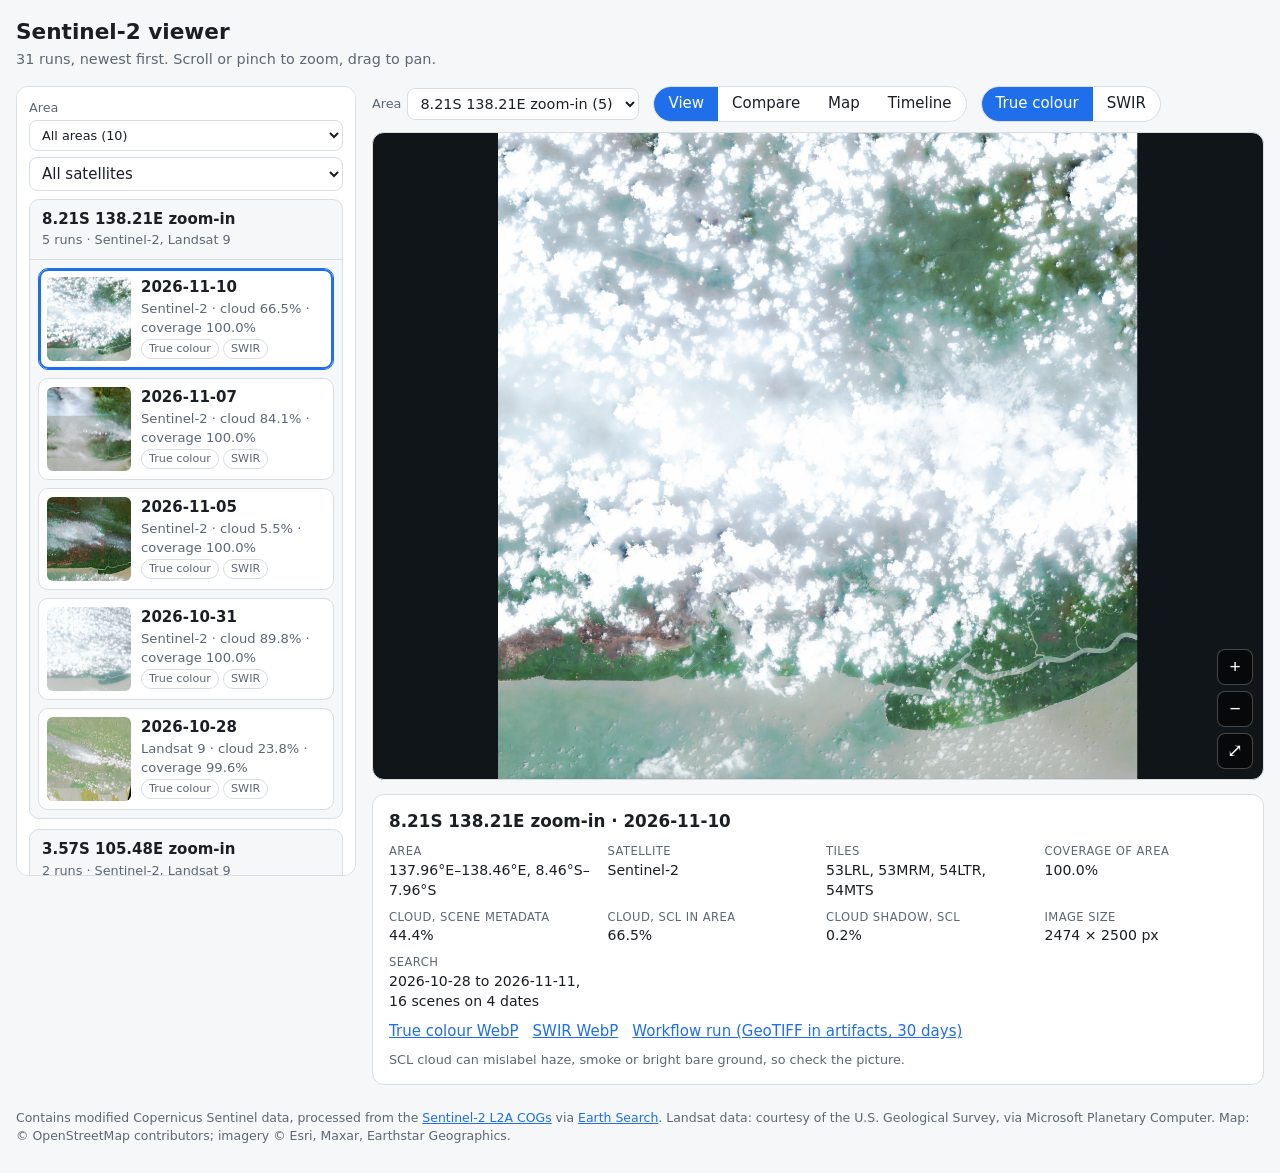
==== index.html @ c042e136 "Publish 4 series frames" ====
<!doctype html>
<html lang="en">
<head>
<meta charset="utf-8">
<meta name="viewport" content="width=device-width, initial-scale=1">
<title>Sentinel-2 Viewer</title>
<link rel="icon" href="data:,">
<link rel="stylesheet" href="assets/vendor/leaflet/leaflet.css">
<link rel="stylesheet" href="assets/style.css?v=0a6d3c74">
</head>
<body>
<header class="top">
  <h1>Sentinel-2 viewer</h1>
  <p id="subtitle">High-resolution true-colour and SWIR images from the workflow.</p>
</header>

<main class="layout">
  <aside class="runs" aria-label="Runs">
    <label class="filter">Area
      <select id="areaFilter"></select>
    </label>
    <select id="satFilter" class="satfilter" aria-label="Satellite" hidden></select>
    <div id="runList"></div>
  </aside>

  <section class="viewer" aria-label="Image viewer">
    <div class="toolbar">
      <label class="aoi">Area <select id="aoiSel" aria-label="Area of interest"></select></label>
      <div class="seg" id="modeTabs" role="tablist">
        <button type="button" role="tab" data-mode="view">View</button>
        <button type="button" role="tab" data-mode="compare">Compare</button>
        <button type="button" role="tab" data-mode="map">Map</button>
        <button type="button" role="tab" data-mode="timeline">Timeline</button>
      </div>
      <div class="seg" id="prodBar" aria-label="Image type"></div>
      <div class="cmp" id="cmpBar" hidden>
        <label>Left <select id="selL"></select></label>
        <label>Right <select id="selR"></select></label>
      </div>
      <label class="opacity" id="opBar" hidden>Opacity
        <input type="range" id="opacity" min="0" max="100" value="85">
      </label>
    </div>

    <div class="stagewrap">
      <div id="stage" class="stage" tabindex="0" aria-label="Image. Scroll or pinch to zoom, drag to pan.">
        <div class="layer" id="layerL"><div class="pz" id="pzL"><img id="imgL" alt="" draggable="false"></div></div>
        <div class="layer" id="layerR"><div class="pz" id="pzR"><img id="imgR" alt="" draggable="false"></div></div>
        <div class="divider" id="divider" role="slider" tabindex="0" aria-label="Comparison divider"
             aria-valuemin="0" aria-valuemax="100" aria-valuenow="50"><span class="knob"></span></div>
        <span class="tag tagL" id="tagL"></span>
        <span class="tag tagR" id="tagR"></span>
        <div class="zoom">
          <button type="button" id="zin" aria-label="Zoom in">+</button>
          <button type="button" id="zout" aria-label="Zoom out">&minus;</button>
          <button type="button" id="zreset" aria-label="Fit to window">&#x2922;</button>
        </div>
        <div class="readout" id="readout"></div>
        <div class="loading" id="loading">Loading&hellip;</div>
      </div>
      <div id="map" class="map" hidden></div>
    </div>

    <div id="timeline" class="timeline" hidden>
      <div class="tl-top">
        <button type="button" class="tl-btn primary" id="tlPlay" aria-label="Play">&#9654;</button>
        <button type="button" class="tl-btn" id="tlPrev" aria-label="Previous date">&#9664;</button>
        <button type="button" class="tl-btn" id="tlNext" aria-label="Next date">&#9654;&#65038;</button>
        <span class="tl-label" id="tlLabel"></span>
        <label>Speed
          <select id="tlSpeed">
            <option value="1400">Slow</option><option value="700" selected>Medium</option><option value="300">Fast</option>
          </select>
        </label>
        <label>Cloud
          <select id="tlCloud">
            <option value="100" selected>Any</option><option value="60">&le; 60%</option>
            <option value="40">&le; 40%</option><option value="20">&le; 20%</option>
          </select>
        </label>
      </div>
      <div class="tl-track" id="tlTrack" tabindex="0" role="slider" aria-label="Date"
           aria-valuemin="0" aria-valuemax="0" aria-valuenow="0">
        <div class="tl-line"></div>
        <div id="tlDots"></div>
        <div class="tl-handle" id="tlHandle"></div>
      </div>
      <div class="tl-ends"><span id="tlStart"></span><span id="tlEnd"></span></div>
      <div class="note" id="tlNote"></div>
    </div>

    <div id="info" class="info"></div>
  </section>
</main>

<footer class="foot">
  Contains modified Copernicus Sentinel data, processed from the
  <a href="https://registry.opendata.aws/sentinel-2-l2a-cogs/">Sentinel-2 L2A COGs</a> via
  <a href="https://element84.com/earth-search/">Earth Search</a>.
  Landsat data: courtesy of the U.S. Geological Survey, via Microsoft Planetary Computer.
  Map: &copy; OpenStreetMap contributors; imagery &copy; Esri, Maxar, Earthstar Geographics.
</footer>

<script src="data.js?v=d3f3d143"></script>
<script src="assets/vendor/leaflet/leaflet.js"></script>
<script src="assets/app.js?v=9c05db4b"></script>
</body>
</html>
---- assets/vendor/leaflet/leaflet.css ----
/* required styles */

.leaflet-pane,
.leaflet-tile,
.leaflet-marker-icon,
.leaflet-marker-shadow,
.leaflet-tile-container,
.leaflet-pane > svg,
.leaflet-pane > canvas,
.leaflet-zoom-box,
.leaflet-image-layer,
.leaflet-layer {
	position: absolute;
	left: 0;
	top: 0;
	}
.leaflet-container {
	overflow: hidden;
	}
.leaflet-tile,
.leaflet-marker-icon,
.leaflet-marker-shadow {
	-webkit-user-select: none;
	   -moz-user-select: none;
	        user-select: none;
	  -webkit-user-drag: none;
	}
/* Prevents IE11 from highlighting tiles in blue */
.leaflet-tile::selection {
	background: transparent;
}
/* Safari renders non-retina tile on retina better with this, but Chrome is worse */
.leaflet-safari .leaflet-tile {
	image-rendering: -webkit-optimize-contrast;
	}
/* hack that prevents hw layers "stretching" when loading new tiles */
.leaflet-safari .leaflet-tile-container {
	width: 1600px;
	height: 1600px;
	-webkit-transform-origin: 0 0;
	}
.leaflet-marker-icon,
.leaflet-marker-shadow {
	display: block;
	}
/* .leaflet-container svg: reset svg max-width decleration shipped in Joomla! (joomla.org) 3.x */
/* .leaflet-container img: map is broken in FF if you have max-width: 100% on tiles */
.leaflet-container .leaflet-overlay-pane svg {
	max-width: none !important;
	max-height: none !important;
	}
.leaflet-container .leaflet-marker-pane img,
.leaflet-container .leaflet-shadow-pane img,
.leaflet-container .leaflet-tile-pane img,
.leaflet-container img.leaflet-image-layer,
.leaflet-container .leaflet-tile {
	max-width: none !important;
	max-height: none !important;
	width: auto;
	padding: 0;
	}

.leaflet-container img.leaflet-tile {
	/* See: https://bugs.chromium.org/p/chromium/issues/detail?id=600120 */
	mix-blend-mode: plus-lighter;
}

.leaflet-container.leaflet-touch-zoom {
	-ms-touch-action: pan-x pan-y;
	touch-action: pan-x pan-y;
	}
.leaflet-container.leaflet-touch-drag {
	-ms-touch-action: pinch-zoom;
	/* Fallback for FF which doesn't support pinch-zoom */
	touch-action: none;
	touch-action: pinch-zoom;
}
.leaflet-container.leaflet-touch-drag.leaflet-touch-zoom {
	-ms-touch-action: none;
	touch-action: none;
}
.leaflet-container {
	-webkit-tap-highlight-color: transparent;
}
.leaflet-container a {
	-webkit-tap-highlight-color: rgba(51, 181, 229, 0.4);
}
.leaflet-tile {
	filter: inherit;
	visibility: hidden;
	}
.leaflet-tile-loaded {
	visibility: inherit;
	}
.leaflet-zoom-box {
	width: 0;
	height: 0;
	-moz-box-sizing: border-box;
	     box-sizing: border-box;
	z-index: 800;
	}
/* workaround for https://bugzilla.mozilla.org/show_bug.cgi?id=888319 */
.leaflet-overlay-pane svg {
	-moz-user-select: none;
	}

.leaflet-pane         { z-index: 400; }

.leaflet-tile-pane    { z-index: 200; }
.leaflet-overlay-pane { z-index: 400; }
.leaflet-shadow-pane  { z-index: 500; }
.leaflet-marker-pane  { z-index: 600; }
.leaflet-tooltip-pane   { z-index: 650; }
.leaflet-popup-pane   { z-index: 700; }

.leaflet-map-pane canvas { z-index: 100; }
.leaflet-map-pane svg    { z-index: 200; }

.leaflet-vml-shape {
	width: 1px;
	height: 1px;
	}
.lvml {
	behavior: url(#default#VML);
	display: inline-block;
	position: absolute;
	}


/* control positioning */

.leaflet-control {
	position: relative;
	z-index: 800;
	pointer-events: visiblePainted; /* IE 9-10 doesn't have auto */
	pointer-events: auto;
	}
.leaflet-top,
.leaflet-bottom {
	position: absolute;
	z-index: 1000;
	pointer-events: none;
	}
.leaflet-top {
	top: 0;
	}
.leaflet-right {
	right: 0;
	}
.leaflet-bottom {
	bottom: 0;
	}
.leaflet-left {
	left: 0;
	}
.leaflet-control {
	float: left;
	clear: both;
	}
.leaflet-right .leaflet-control {
	float: right;
	}
.leaflet-top .leaflet-control {
	margin-top: 10px;
	}
.leaflet-bottom .leaflet-control {
	margin-bottom: 10px;
	}
.leaflet-left .leaflet-control {
	margin-left: 10px;
	}
.leaflet-right .leaflet-control {
	margin-right: 10px;
	}


/* zoom and fade animations */

.leaflet-fade-anim .leaflet-popup {
	opacity: 0;
	-webkit-transition: opacity 0.2s linear;
	   -moz-transition: opacity 0.2s linear;
	        transition: opacity 0.2s linear;
	}
.leaflet-fade-anim .leaflet-map-pane .leaflet-popup {
	opacity: 1;
	}
.leaflet-zoom-animated {
	-webkit-transform-origin: 0 0;
	    -ms-transform-origin: 0 0;
	        transform-origin: 0 0;
	}
svg.leaflet-zoom-animated {
	will-change: transform;
}

.leaflet-zoom-anim .leaflet-zoom-animated {
	-webkit-transition: -webkit-transform 0.25s cubic-bezier(0,0,0.25,1);
	   -moz-transition:    -moz-transform 0.25s cubic-bezier(0,0,0.25,1);
	        transition:         transform 0.25s cubic-bezier(0,0,0.25,1);
	}
.leaflet-zoom-anim .leaflet-tile,
.leaflet-pan-anim .leaflet-tile {
	-webkit-transition: none;
	   -moz-transition: none;
	        transition: none;
	}

.leaflet-zoom-anim .leaflet-zoom-hide {
	visibility: hidden;
	}


/* cursors */

.leaflet-interactive {
	cursor: pointer;
	}
.leaflet-grab {
	cursor: -webkit-grab;
	cursor:    -moz-grab;
	cursor:         grab;
	}
.leaflet-crosshair,
.leaflet-crosshair .leaflet-interactive {
	cursor: crosshair;
	}
.leaflet-popup-pane,
.leaflet-control {
	cursor: auto;
	}
.leaflet-dragging .leaflet-grab,
.leaflet-dragging .leaflet-grab .leaflet-interactive,
.leaflet-dragging .leaflet-marker-draggable {
	cursor: move;
	cursor: -webkit-grabbing;
	cursor:    -moz-grabbing;
	cursor:         grabbing;
	}

/* marker & overlays interactivity */
.leaflet-marker-icon,
.leaflet-marker-shadow,
.leaflet-image-layer,
.leaflet-pane > svg path,
.leaflet-tile-container {
	pointer-events: none;
	}

.leaflet-marker-icon.leaflet-interactive,
.leaflet-image-layer.leaflet-interactive,
.leaflet-pane > svg path.leaflet-interactive,
svg.leaflet-image-layer.leaflet-interactive path {
	pointer-events: visiblePainted; /* IE 9-10 doesn't have auto */
	pointer-events: auto;
	}

/* visual tweaks */

.leaflet-container {
	background: #ddd;
	outline-offset: 1px;
	}
.leaflet-container a {
	color: #0078A8;
	}
.leaflet-zoom-box {
	border: 2px dotted #38f;
	background: rgba(255,255,255,0.5);
	}


/* general typography */
.leaflet-container {
	font-family: "Helvetica Neue", Arial, Helvetica, sans-serif;
	font-size: 12px;
	font-size: 0.75rem;
	line-height: 1.5;
	}


/* general toolbar styles */

.leaflet-bar {
	box-shadow: 0 1px 5px rgba(0,0,0,0.65);
	border-radius: 4px;
	}
.leaflet-bar a {
	background-color: #fff;
	border-bottom: 1px solid #ccc;
	width: 26px;
	height: 26px;
	line-height: 26px;
	display: block;
	text-align: center;
	text-decoration: none;
	color: black;
	}
.leaflet-bar a,
.leaflet-control-layers-toggle {
	background-position: 50% 50%;
	background-repeat: no-repeat;
	display: block;
	}
.leaflet-bar a:hover,
.leaflet-bar a:focus {
	background-color: #f4f4f4;
	}
.leaflet-bar a:first-child {
	border-top-left-radius: 4px;
	border-top-right-radius: 4px;
	}
.leaflet-bar a:last-child {
	border-bottom-left-radius: 4px;
	border-bottom-right-radius: 4px;
	border-bottom: none;
	}
.leaflet-bar a.leaflet-disabled {
	cursor: default;
	background-color: #f4f4f4;
	color: #bbb;
	}

.leaflet-touch .leaflet-bar a {
	width: 30px;
	height: 30px;
	line-height: 30px;
	}
.leaflet-touch .leaflet-bar a:first-child {
	border-top-left-radius: 2px;
	border-top-right-radius: 2px;
	}
.leaflet-touch .leaflet-bar a:last-child {
	border-bottom-left-radius: 2px;
	border-bottom-right-radius: 2px;
	}

/* zoom control */

.leaflet-control-zoom-in,
.leaflet-control-zoom-out {
	font: bold 18px 'Lucida Console', Monaco, monospace;
	text-indent: 1px;
	}

.leaflet-touch .leaflet-control-zoom-in, .leaflet-touch .leaflet-control-zoom-out  {
	font-size: 22px;
	}


/* layers control */

.leaflet-control-layers {
	box-shadow: 0 1px 5px rgba(0,0,0,0.4);
	background: #fff;
	border-radius: 5px;
	}
.leaflet-control-layers-toggle {
	background-image: url(images/layers.png);
	width: 36px;
	height: 36px;
	}
.leaflet-retina .leaflet-control-layers-toggle {
	background-image: url(images/layers-2x.png);
	background-size: 26px 26px;
	}
.leaflet-touch .leaflet-control-layers-toggle {
	width: 44px;
	height: 44px;
	}
.leaflet-control-layers .leaflet-control-layers-list,
.leaflet-control-layers-expanded .leaflet-control-layers-toggle {
	display: none;
	}
.leaflet-control-layers-expanded .leaflet-control-layers-list {
	display: block;
	position: relative;
	}
.leaflet-control-layers-expanded {
	padding: 6px 10px 6px 6px;
	color: #333;
	background: #fff;
	}
.leaflet-control-layers-scrollbar {
	overflow-y: scroll;
	overflow-x: hidden;
	padding-right: 5px;
	}
.leaflet-control-layers-selector {
	margin-top: 2px;
	position: relative;
	top: 1px;
	}
.leaflet-control-layers label {
	display: block;
	font-size: 13px;
	font-size: 1.08333em;
	}
.leaflet-control-layers-separator {
	height: 0;
	border-top: 1px solid #ddd;
	margin: 5px -10px 5px -6px;
	}

/* Default icon URLs */
.leaflet-default-icon-path { /* used only in path-guessing heuristic, see L.Icon.Default */
	background-image: url(images/marker-icon.png);
	}


/* attribution and scale controls */

.leaflet-container .leaflet-control-attribution {
	background: #fff;
	background: rgba(255, 255, 255, 0.8);
	margin: 0;
	}
.leaflet-control-attribution,
.leaflet-control-scale-line {
	padding: 0 5px;
	color: #333;
	line-height: 1.4;
	}
.leaflet-control-attribution a {
	text-decoration: none;
	}
.leaflet-control-attribution a:hover,
.leaflet-control-attribution a:focus {
	text-decoration: underline;
	}
.leaflet-attribution-flag {
	display: inline !important;
	vertical-align: baseline !important;
	width: 1em;
	height: 0.6669em;
	}
.leaflet-left .leaflet-control-scale {
	margin-left: 5px;
	}
.leaflet-bottom .leaflet-control-scale {
	margin-bottom: 5px;
	}
.leaflet-control-scale-line {
	border: 2px solid #777;
	border-top: none;
	line-height: 1.1;
	padding: 2px 5px 1px;
	white-space: nowrap;
	-moz-box-sizing: border-box;
	     box-sizing: border-box;
	background: rgba(255, 255, 255, 0.8);
	text-shadow: 1px 1px #fff;
	}
.leaflet-control-scale-line:not(:first-child) {
	border-top: 2px solid #777;
	border-bottom: none;
	margin-top: -2px;
	}
.leaflet-control-scale-line:not(:first-child):not(:last-child) {
	border-bottom: 2px solid #777;
	}

.leaflet-touch .leaflet-control-attribution,
.leaflet-touch .leaflet-control-layers,
.leaflet-touch .leaflet-bar {
	box-shadow: none;
	}
.leaflet-touch .leaflet-control-layers,
.leaflet-touch .leaflet-bar {
	border: 2px solid rgba(0,0,0,0.2);
	background-clip: padding-box;
	}


/* popup */

.leaflet-popup {
	position: absolute;
	text-align: center;
	margin-bottom: 20px;
	}
.leaflet-popup-content-wrapper {
	padding: 1px;
	text-align: left;
	border-radius: 12px;
	}
.leaflet-popup-content {
	margin: 13px 24px 13px 20px;
	line-height: 1.3;
	font-size: 13px;
	font-size: 1.08333em;
	min-height: 1px;
	}
.leaflet-popup-content p {
	margin: 17px 0;
	margin: 1.3em 0;
	}
.leaflet-popup-tip-container {
	width: 40px;
	height: 20px;
	position: absolute;
	left: 50%;
	margin-top: -1px;
	margin-left: -20px;
	overflow: hidden;
	pointer-events: none;
	}
.leaflet-popup-tip {
	width: 17px;
	height: 17px;
	padding: 1px;

	margin: -10px auto 0;
	pointer-events: auto;

	-webkit-transform: rotate(45deg);
	   -moz-transform: rotate(45deg);
	    -ms-transform: rotate(45deg);
	        transform: rotate(45deg);
	}
.leaflet-popup-content-wrapper,
.leaflet-popup-tip {
	background: white;
	color: #333;
	box-shadow: 0 3px 14px rgba(0,0,0,0.4);
	}
.leaflet-container a.leaflet-popup-close-button {
	position: absolute;
	top: 0;
	right: 0;
	border: none;
	text-align: center;
	width: 24px;
	height: 24px;
	font: 16px/24px Tahoma, Verdana, sans-serif;
	color: #757575;
	text-decoration: none;
	background: transparent;
	}
.leaflet-container a.leaflet-popup-close-button:hover,
.leaflet-container a.leaflet-popup-close-button:focus {
	color: #585858;
	}
.leaflet-popup-scrolled {
	overflow: auto;
	}

.leaflet-oldie .leaflet-popup-content-wrapper {
	-ms-zoom: 1;
	}
.leaflet-oldie .leaflet-popup-tip {
	width: 24px;
	margin: 0 auto;

	-ms-filter: "progid:DXImageTransform.Microsoft.Matrix(M11=0.70710678, M12=0.70710678, M21=-0.70710678, M22=0.70710678)";
	filter: progid:DXImageTransform.Microsoft.Matrix(M11=0.70710678, M12=0.70710678, M21=-0.70710678, M22=0.70710678);
	}

.leaflet-oldie .leaflet-control-zoom,
.leaflet-oldie .leaflet-control-layers,
.leaflet-oldie .leaflet-popup-content-wrapper,
.leaflet-oldie .leaflet-popup-tip {
	border: 1px solid #999;
	}


/* div icon */

.leaflet-div-icon {
	background: #fff;
	border: 1px solid #666;
	}


/* Tooltip */
/* Base styles for the element that has a tooltip */
.leaflet-tooltip {
	position: absolute;
	padding: 6px;
	background-color: #fff;
	border: 1px solid #fff;
	border-radius: 3px;
	color: #222;
	white-space: nowrap;
	-webkit-user-select: none;
	-moz-user-select: none;
	-ms-user-select: none;
	user-select: none;
	pointer-events: none;
	box-shadow: 0 1px 3px rgba(0,0,0,0.4);
	}
.leaflet-tooltip.leaflet-interactive {
	cursor: pointer;
	pointer-events: auto;
	}
.leaflet-tooltip-top:before,
.leaflet-tooltip-bottom:before,
.leaflet-tooltip-left:before,
.leaflet-tooltip-right:before {
	position: absolute;
	pointer-events: none;
	border: 6px solid transparent;
	background: transparent;
	content: "";
	}

/* Directions */

.leaflet-tooltip-bottom {
	margin-top: 6px;
}
.leaflet-tooltip-top {
	margin-top: -6px;
}
.leaflet-tooltip-bottom:before,
.leaflet-tooltip-top:before {
	left: 50%;
	margin-left: -6px;
	}
.leaflet-tooltip-top:before {
	bottom: 0;
	margin-bottom: -12px;
	border-top-color: #fff;
	}
.leaflet-tooltip-bottom:before {
	top: 0;
	margin-top: -12px;
	margin-left: -6px;
	border-bottom-color: #fff;
	}
.leaflet-tooltip-left {
	margin-left: -6px;
}
.leaflet-tooltip-right {
	margin-left: 6px;
}
.leaflet-tooltip-left:before,
.leaflet-tooltip-right:before {
	top: 50%;
	margin-top: -6px;
	}
.leaflet-tooltip-left:before {
	right: 0;
	margin-right: -12px;
	border-left-color: #fff;
	}
.leaflet-tooltip-right:before {
	left: 0;
	margin-left: -12px;
	border-right-color: #fff;
	}

/* Printing */

@media print {
	/* Prevent printers from removing background-images of controls. */
	.leaflet-control {
		-webkit-print-color-adjust: exact;
		print-color-adjust: exact;
		}
	}
---- assets/style.css ----
:root {
  --bg: #f6f7f9; --card: #ffffff; --fg: #1b1f24; --muted: #5d6773; --line: #d9dee4;
  --accent: #1f6feb; --accent-fg: #ffffff; --warn-bg: #fff4d6; --warn-fg: #7a4b00;
  --stage: #10151a;
}
@media (prefers-color-scheme: dark) {
  :root {
    --bg: #12161b; --card: #1a2027; --fg: #e6eaef; --muted: #9aa5b1; --line: #2c343d;
    --accent: #4c8dff; --accent-fg: #0b1220; --warn-bg: #3a2c0b; --warn-fg: #ffd98a;
    --stage: #0a0d10;
  }
}
* { box-sizing: border-box; }
html, body { margin: 0; }
body { background: var(--bg); color: var(--fg);
  font: 15px/1.45 system-ui, -apple-system, "Segoe UI", Roboto, sans-serif; }
a { color: var(--accent); }
.top { padding: 16px 16px 4px; max-width: 1400px; margin: 0 auto; }
.top h1 { margin: 0; font-size: 1.35rem; }
.top p { margin: 2px 0 0; color: var(--muted); font-size: .9rem; }

.layout { display: grid; grid-template-columns: 340px minmax(0, 1fr); gap: 16px;
  padding: 12px 16px 24px; max-width: 1400px; margin: 0 auto; align-items: start; }
@media (max-width: 860px) {
  .layout { grid-template-columns: minmax(0, 1fr); }
  .viewer { order: -1; }
}

/* run list */
.runs { background: var(--card); border: 1px solid var(--line); border-radius: 12px; padding: 12px;
  max-height: calc(100vh - 110px); overflow: auto; position: sticky; top: 8px; }
@media (max-width: 860px) { .runs { position: static; max-height: none; } }
.filter { display: block; font-size: .8rem; color: var(--muted); margin-bottom: 8px; }
.filter select { width: 100%; margin-top: 2px; }
select { font: inherit; padding: 6px 8px; border: 1px solid var(--line); border-radius: 8px;
  background: var(--card); color: var(--fg); max-width: 100%; }
.satfilter { width: 100%; margin: -2px 0 8px; }
.area { margin: 14px 0 6px; font-size: .78rem; text-transform: uppercase; letter-spacing: .04em; color: var(--muted); }
.area:first-child { margin-top: 2px; }
.card { display: grid; grid-template-columns: 84px 1fr; gap: 10px; width: 100%; text-align: left;
  padding: 8px; margin: 0 0 8px; border: 1px solid var(--line); border-radius: 10px; background: var(--bg);
  color: inherit; font: inherit; cursor: pointer; }
.card:hover { border-color: var(--accent); }
.card[aria-current="true"] { border-color: var(--accent); box-shadow: 0 0 0 2px var(--accent) inset; }
.card img { width: 84px; height: 84px; object-fit: cover; border-radius: 6px; background: var(--stage); }
.card .d { font-weight: 600; }
.card .m { color: var(--muted); font-size: .82rem; }
.chip { display: inline-block; font-size: .7rem; padding: 1px 7px; border-radius: 999px;
  border: 1px solid var(--line); margin-right: 4px; color: var(--muted); }
.chip.warn { background: var(--warn-bg); color: var(--warn-fg); border-color: transparent; }
.empty { color: var(--muted); padding: 12px 4px; }

/* viewer */
.viewer { min-width: 0; }
.toolbar { display: flex; flex-wrap: wrap; gap: 8px 14px; align-items: center; margin-bottom: 10px; }
.seg { display: inline-flex; border: 1px solid var(--line); border-radius: 999px; overflow: hidden; background: var(--card); }
.seg button { font: inherit; padding: 6px 14px; border: 0; background: transparent; color: var(--fg); cursor: pointer; }
.seg button[aria-selected="true"], .seg button[aria-pressed="true"] { background: var(--accent); color: var(--accent-fg); }
.cmp { display: flex; flex-wrap: wrap; gap: 8px; }
.cmp label, .opacity { font-size: .8rem; color: var(--muted); display: inline-flex; gap: 6px; align-items: center; }
[hidden] { display: none !important; }

.stagewrap { position: relative; }
.stage, .map { height: min(72vh, 900px); min-height: 320px; border-radius: 12px; overflow: hidden;
  background: var(--stage); border: 1px solid var(--line); position: relative; }
.stage { touch-action: none; user-select: none; cursor: grab; outline: none; }
.stage:active { cursor: grabbing; }
.layer { position: absolute; inset: 0; overflow: hidden; }
.pz { position: absolute; left: 0; top: 0; transform-origin: 0 0; will-change: transform; }
.pz img { display: block; width: 100%; height: 100%; pointer-events: none; }
.stage.pix .pz img { image-rendering: pixelated; }
.divider { position: absolute; top: 0; bottom: 0; width: 0; z-index: 3; cursor: ew-resize; }
.divider::before { content: ""; position: absolute; top: 0; bottom: 0; left: -1px; width: 2px; background: #fff;
  box-shadow: 0 0 0 1px rgba(0, 0, 0, .35); }
.divider .knob { position: absolute; top: 50%; left: -18px; width: 36px; height: 36px; margin-top: -18px;
  border-radius: 50%; background: #fff; box-shadow: 0 1px 6px rgba(0, 0, 0, .5); }
.divider .knob::before, .divider .knob::after { content: ""; position: absolute; top: 12px; border: 6px solid transparent; }
.divider .knob::before { left: 2px; border-right-color: #333; }
.divider .knob::after { right: 2px; border-left-color: #333; }
.divider:focus-visible .knob { outline: 3px solid var(--accent); }
.tag { position: absolute; top: 10px; z-index: 4; background: rgba(0, 0, 0, .6); color: #fff; font-size: .75rem;
  padding: 2px 8px; border-radius: 6px; pointer-events: none; }
.tagL { left: 10px; } .tagR { right: 10px; }
.zoom { position: absolute; right: 10px; bottom: 10px; z-index: 5; display: flex; flex-direction: column; gap: 6px; }
.zoom button { width: 36px; height: 36px; border-radius: 8px; border: 1px solid rgba(255, 255, 255, .25);
  background: rgba(0, 0, 0, .6); color: #fff; font-size: 1.2rem; line-height: 1; cursor: pointer; }
.readout { position: absolute; left: 10px; bottom: 10px; z-index: 5; background: rgba(0, 0, 0, .6); color: #fff;
  font: .75rem/1.4 ui-monospace, Menlo, Consolas, monospace; padding: 2px 8px; border-radius: 6px; pointer-events: none; }
.readout:empty { display: none; }
.loading { position: absolute; inset: 0; display: grid; place-items: center; color: #cfd6de; z-index: 6;
  background: rgba(10, 13, 16, .55); pointer-events: none; transition: opacity .2s; }
.loading.done { opacity: 0; }
.map { z-index: 0; }

/* info */
.info { margin-top: 14px; background: var(--card); border: 1px solid var(--line); border-radius: 12px; padding: 14px 16px; }
.info h2 { margin: 0 0 6px; font-size: 1.05rem; }
.info .warnbox { background: var(--warn-bg); color: var(--warn-fg); padding: 8px 10px; border-radius: 8px; margin: 8px 0; font-size: .88rem; }
.facts { display: grid; grid-template-columns: repeat(auto-fill, minmax(190px, 1fr)); gap: 8px 16px; margin: 10px 0; }
.facts div { font-size: .88rem; }
.facts b { display: block; font-size: .72rem; font-weight: 500; text-transform: uppercase; letter-spacing: .04em; color: var(--muted); }
.links a { margin-right: 14px; }
.key { font-size: .82rem; color: var(--muted); margin-top: 8px; }
.note { font-size: .8rem; color: var(--muted); margin-top: 8px; }
.foot { max-width: 1400px; margin: 0 auto; padding: 0 16px 28px; color: var(--muted); font-size: .78rem; }

/* area groups */
.group { margin: 0 0 10px; border: 1px solid var(--line); border-radius: 10px; background: var(--bg); }
.group > summary { cursor: pointer; padding: 9px 12px; list-style: none; display: flex; flex-direction: column; gap: 1px; }
.group > summary::-webkit-details-marker { display: none; }
.group[open] > summary { border-bottom: 1px solid var(--line); }
.gname { font-weight: 600; }
.gmeta { color: var(--muted); font-size: .8rem; }
.group > .card { margin: 8px; width: calc(100% - 16px); background: var(--card); }

/* timeline */
.timeline { margin-top: 12px; background: var(--card); border: 1px solid var(--line); border-radius: 12px; padding: 12px 14px; }
.tl-top { display: flex; flex-wrap: wrap; gap: 8px 12px; align-items: center; }
.tl-btn { width: 38px; height: 38px; border-radius: 50%; border: 1px solid var(--line); background: var(--bg);
  color: var(--fg); cursor: pointer; font-size: .95rem; line-height: 1; }
.tl-btn.primary { background: var(--accent); color: var(--accent-fg); border-color: var(--accent); }
.tl-label { font-weight: 600; flex: 1 1 220px; min-width: 0; }
.tl-top label { font-size: .8rem; color: var(--muted); display: inline-flex; gap: 6px; align-items: center; }
.tl-track { position: relative; height: 72px; margin: 10px 8px 0; touch-action: none; cursor: pointer; outline-offset: 4px; user-select: none; }
.tl-line { position: absolute; left: 0; right: 0; top: 34px; height: 4px; border-radius: 2px; background: var(--line); }
.tl-dot { position: absolute; width: 14px; height: 14px; margin: -7px 0 0 -7px; border-radius: 50%; background: #888;
  border: 2px solid var(--card); pointer-events: none; transition: transform .1s; }
.tl-dot.good { background: #2e9e5b; } .tl-dot.ok { background: #e0a21b; } .tl-dot.bad { background: #d4493e; } .tl-dot.na { background: #888; }
.tl-dot.fb { box-shadow: 0 0 0 2px var(--warn-fg); }
.tl-dot.on { transform: scale(1.4); }
.tl-handle { position: absolute; top: 4px; width: 0; height: 60px; pointer-events: none; }
.tl-handle::before { content: ""; position: absolute; left: -1px; top: 0; bottom: 0; width: 2px; background: var(--accent); }
.tl-handle::after { content: ""; position: absolute; left: -6px; top: -6px; border: 6px solid transparent; border-top-color: var(--accent); }
.tl-ends { display: flex; justify-content: space-between; font-size: .75rem; color: var(--muted); margin: 0 8px; }

/* phones: keep the image roughly square so the timeline controls stay on screen */
@media (max-width: 860px) {
  .stage, .map { height: min(100vw, 62vh); min-height: 260px; }
}

/* area picker in the viewer toolbar */
.aoi { font-size: .8rem; color: var(--muted); display: inline-flex; gap: 6px; align-items: center; }
.aoi select { max-width: 280px; font-size: .9rem; color: var(--fg); }
@media (max-width: 860px) {
  .aoi { display: flex; flex: 1 1 100%; min-width: 0; max-width: 100%; }
  .aoi select { flex: 1 1 0; min-width: 0; width: 0; max-width: none; }
}

/* map: area-of-interest label */
.leaflet-tooltip.aoi-tip { background: rgba(0, 0, 0, .72); color: #fff; border: 0; box-shadow: none; font-size: .75rem; padding: 2px 8px; }
.leaflet-tooltip.aoi-tip::before { display: none; }
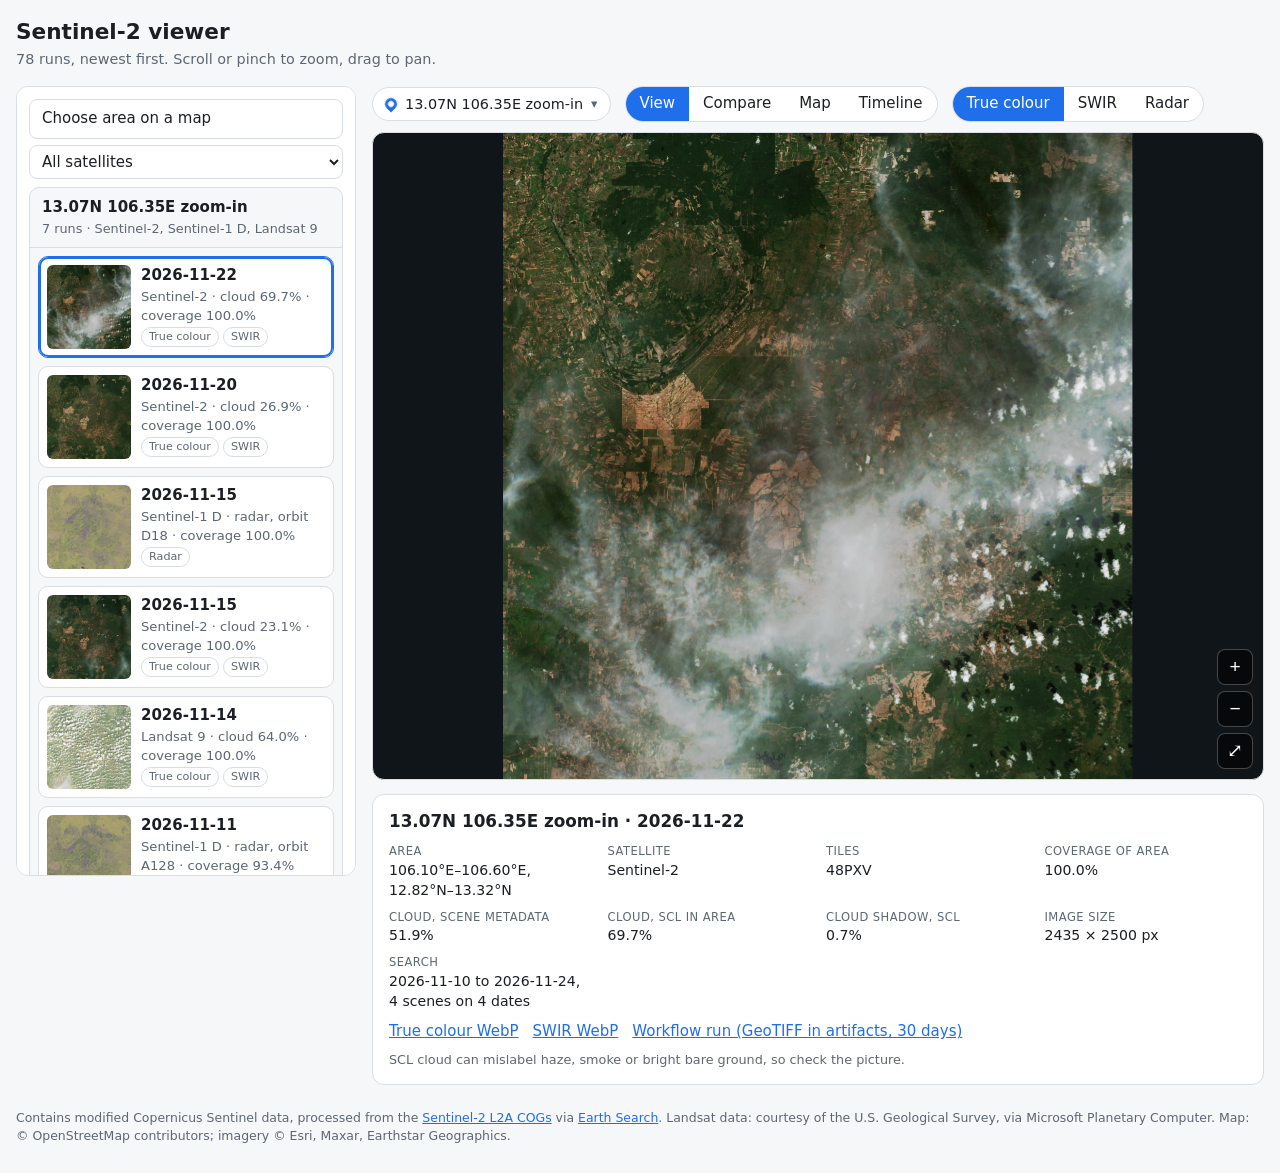
==== commit 7cc48450: "Publish 7 run(s)" ====
--- a/index.html
+++ b/index.html
@@ -6,7 +6,7 @@
 <title>Sentinel-2 Viewer</title>
 <link rel="icon" href="data:,">
 <link rel="stylesheet" href="assets/vendor/leaflet/leaflet.css">
-<link rel="stylesheet" href="assets/style.css?v=0a6d3c74">
+<link rel="stylesheet" href="assets/style.css?v=a2f0086a">
 </head>
 <body>
 <header class="top">
@@ -16,16 +16,16 @@
 
 <main class="layout">
   <aside class="runs" aria-label="Runs">
-    <label class="filter">Area
-      <select id="areaFilter"></select>
-    </label>
+    <button type="button" class="areabtn" id="areaOpen" aria-haspopup="dialog">Choose area on a map</button>
     <select id="satFilter" class="satfilter" aria-label="Satellite" hidden></select>
     <div id="runList"></div>
   </aside>
 
   <section class="viewer" aria-label="Image viewer">
     <div class="toolbar">
-      <label class="aoi">Area <select id="aoiSel" aria-label="Area of interest"></select></label>
+      <button type="button" class="aoi-btn" id="aoiBtn" aria-haspopup="dialog" title="Choose area on a map">
+        <span class="pin" aria-hidden="true"></span><span id="aoiName"></span><span class="caret" aria-hidden="true">&#9662;</span>
+      </button>
       <div class="seg" id="modeTabs" role="tablist">
         <button type="button" role="tab" data-mode="view">View</button>
         <button type="button" role="tab" data-mode="compare">Compare</button>
@@ -72,7 +72,10 @@
             <option value="1400">Slow</option><option value="700" selected>Medium</option><option value="300">Fast</option>
           </select>
         </label>
-        <label>Cloud
+        <label id="tlOrbitWrap" hidden>Orbit
+          <select id="tlOrbit"></select>
+        </label>
+        <label id="tlCloudWrap">Cloud
           <select id="tlCloud">
             <option value="100" selected>Any</option><option value="60">&le; 60%</option>
             <option value="40">&le; 40%</option><option value="20">&le; 20%</option>
@@ -93,6 +96,17 @@
   </section>
 </main>
 
+<div id="areaPanel" class="areapanel" role="dialog" aria-modal="true" aria-labelledby="apTitle" hidden>
+  <div class="ap-card">
+    <div class="ap-head">
+      <h2 id="apTitle">Choose an area</h2>
+      <button type="button" class="ap-x" id="apClose" aria-label="Close">&times;</button>
+    </div>
+    <div id="areaMap" class="ap-map"></div>
+    <div class="ap-legend" id="apLegend"></div>
+  </div>
+</div>
+
 <footer class="foot">
   Contains modified Copernicus Sentinel data, processed from the
   <a href="https://registry.opendata.aws/sentinel-2-l2a-cogs/">Sentinel-2 L2A COGs</a> via
@@ -101,8 +115,8 @@
   Map: &copy; OpenStreetMap contributors; imagery &copy; Esri, Maxar, Earthstar Geographics.
 </footer>
 
-<script src="data.js?v=d3f3d143"></script>
+<script src="data.js?v=c5cab9ec"></script>
 <script src="assets/vendor/leaflet/leaflet.js"></script>
-<script src="assets/app.js?v=9c05db4b"></script>
+<script src="assets/app.js?v=d154dd33"></script>
 </body>
 </html>
--- a/assets/style.css
+++ b/assets/style.css
@@ -30,8 +30,6 @@
 .runs { background: var(--card); border: 1px solid var(--line); border-radius: 12px; padding: 12px;
   max-height: calc(100vh - 110px); overflow: auto; position: sticky; top: 8px; }
 @media (max-width: 860px) { .runs { position: static; max-height: none; } }
-.filter { display: block; font-size: .8rem; color: var(--muted); margin-bottom: 8px; }
-.filter select { width: 100%; margin-top: 2px; }
 select { font: inherit; padding: 6px 8px; border: 1px solid var(--line); border-radius: 8px;
   background: var(--card); color: var(--fg); max-width: 100%; }
 .satfilter { width: 100%; margin: -2px 0 8px; }
@@ -138,12 +136,44 @@
   .stage, .map { height: min(100vw, 62vh); min-height: 260px; }
 }
 
-/* area picker in the viewer toolbar */
-.aoi { font-size: .8rem; color: var(--muted); display: inline-flex; gap: 6px; align-items: center; }
-.aoi select { max-width: 280px; font-size: .9rem; color: var(--fg); }
+/* area picker: a button that opens the area map */
+.aoi-btn { font: inherit; font-size: .9rem; display: inline-flex; align-items: center; gap: 8px; max-width: 280px;
+  padding: 6px 12px; border: 1px solid var(--line); border-radius: 999px; background: var(--card); color: var(--fg); cursor: pointer; }
+.aoi-btn:hover, .areabtn:hover { border-color: var(--accent); }
+.aoi-btn #aoiName { overflow: hidden; text-overflow: ellipsis; white-space: nowrap; min-width: 0; }
+.aoi-btn .caret { color: var(--muted); font-size: .8rem; }
+.pin { flex: none; width: 12px; height: 12px; border-radius: 50% 50% 50% 0; transform: rotate(-45deg);
+  background: var(--accent); position: relative; }
+.pin::after { content: ""; position: absolute; inset: 3px; border-radius: 50%; background: var(--card); }
+@media (max-width: 860px) { .aoi-btn { flex: 1 1 100%; max-width: 100%; } .aoi-btn #aoiName { flex: 1 1 auto; text-align: left; } }
+.areabtn { display: block; width: 100%; font: inherit; padding: 8px 12px; margin-bottom: 8px; border: 1px solid var(--line);
+  border-radius: 8px; background: var(--card); color: var(--fg); cursor: pointer; text-align: left; }
+
+/* the area map panel */
+body.ap-lock { overflow: hidden; }
+.areapanel { position: fixed; inset: 0; z-index: 2000; background: rgba(0, 0, 0, .5); display: flex;
+  align-items: center; justify-content: center; padding: 16px; }
+.areapanel[hidden] { display: none; }
+.ap-card { background: var(--card); color: var(--fg); border-radius: 12px; width: min(960px, 100%); height: min(720px, 100%);
+  display: flex; flex-direction: column; overflow: hidden; box-shadow: 0 10px 40px rgba(0, 0, 0, .4); }
+.ap-head { display: flex; align-items: center; justify-content: space-between; padding: 10px 14px; border-bottom: 1px solid var(--line); }
+.ap-head h2 { margin: 0; font-size: 1.05rem; }
+.ap-x { font: inherit; font-size: 1.5rem; line-height: 1; width: 36px; height: 36px; border: 0; border-radius: 8px;
+  background: transparent; color: var(--fg); cursor: pointer; }
+.ap-x:hover { background: var(--bg); }
+.ap-map { flex: 1 1 auto; min-height: 0; background: var(--stage); }
+.ap-legend { display: flex; flex-wrap: wrap; gap: 4px 14px; align-items: center; padding: 8px 14px; border-top: 1px solid var(--line);
+  font-size: .8rem; color: var(--muted); }
+.ap-legend .lg { display: inline-flex; align-items: center; gap: 5px; }
+.ap-legend i { width: 12px; height: 12px; border-radius: 50%; border: 1px solid rgba(0, 0, 0, .35); display: inline-block; }
+.ap-pop { font-size: .85rem; line-height: 1.35; }
+.ap-pop img { display: block; width: 100%; max-height: 120px; object-fit: cover; border-radius: 6px; margin-bottom: 6px; background: var(--stage); }
+.ap-pop b { display: block; font-size: .95rem; margin-bottom: 2px; }
+.ap-open { font: inherit; margin-top: 8px; width: 100%; padding: 6px 10px; border: 0; border-radius: 8px;
+  background: var(--accent); color: var(--accent-fg); cursor: pointer; }
 @media (max-width: 860px) {
-  .aoi { display: flex; flex: 1 1 100%; min-width: 0; max-width: 100%; }
-  .aoi select { flex: 1 1 0; min-width: 0; width: 0; max-width: none; }
+  .areapanel { padding: 0; }
+  .ap-card { width: 100%; height: 100%; border-radius: 0; }
 }
 
 /* map: area-of-interest label */
